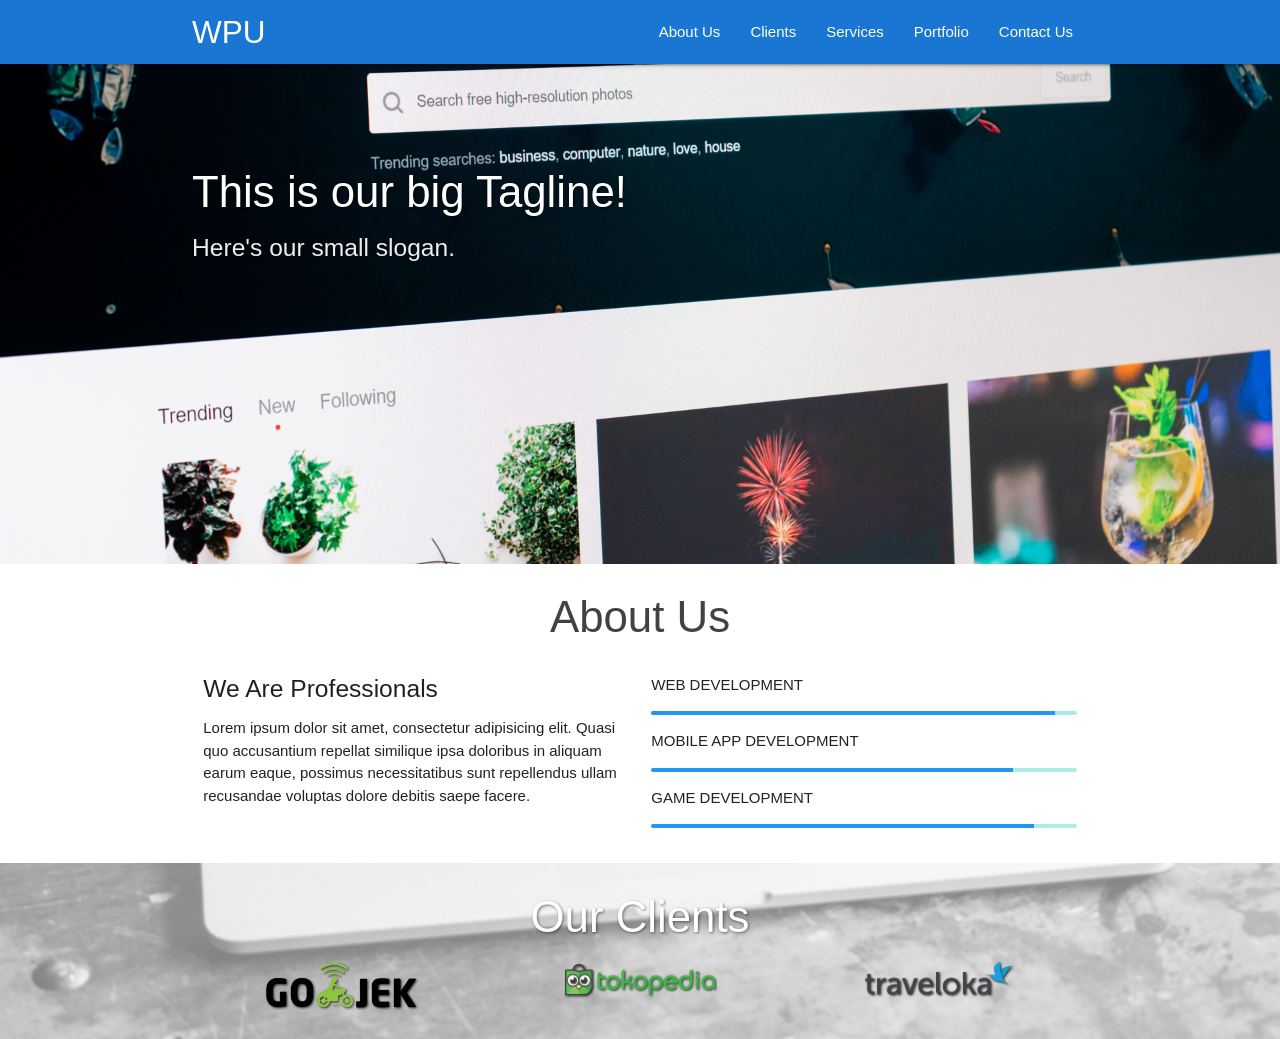
==== index.html @ 84dede17 "ini commit pertama" ====
<!DOCTYPE html>
<html>
  <head>
    <!--Import Google Icon Font-->
    <link href="https://fonts.googleapis.com/icon?family=Material+Icons" rel="stylesheet">
    <!--Import materialize.css-->
    <link type="text/css" rel="stylesheet" href="css/materialize.min.css"  media="screen,projection"/>

    <!-- my CSS -->
    <link rel="stylesheet" href="css/style.css">
    
    <!--Let browser know website is optimized for mobile-->
    <meta name="viewport" content="width=device-width, initial-scale=1.0"/>

    <title>Web Programming UNPAS</title>
  </head>

  <body>

    <!-- navbar -->
    <div class="navbar-fixed">
      <nav class="blue darken-2">
        <div class="container">
          <div class="nav-wrapper">
            <a href="#!" class="brand-logo">WPU</a>
            <a href="#" data-target="mobile-nav" class="sidenav-trigger"><i class="material-icons">menu</i></a>
            <ul class="right hide-on-med-and-down">
              <li><a href="">About Us</a></li>
              <li><a href="">Clients</a></li>
              <li><a href="">Services</a></li>
              <li><a href="">Portfolio</a></li>
              <li><a href="">Contact Us</a></li>
            </ul>
          </div>
        </div>
      </nav>
    </div>

    <!-- sidenav -->
    <ul class="sidenav" id="mobile-nav">
      <li><a href="">About Us</a></li>
      <li><a href="">Clients</a></li>
      <li><a href="">Services</a></li>
      <li><a href="">Portfolio</a></li>
      <li><a href="">Contact Us</a></li>
    </ul>

    <!-- slider -->
    <div class="slider">
      <ul class="slides">
        <li>
          <img src="img/slider/1.png">
          <div class="caption left-align">
            <h3>This is our big Tagline!</h3>
            <h5 class="light grey-text text-lighten-3">Here's our small slogan.</h5>
          </div>
        </li>
        <li>
          <img src="img/slider/2.png">
          <div class="caption right-align">
            <h3>This is our big Tagline!</h3>
            <h5 class="light grey-text text-lighten-3">Here's our small slogan.</h5>
          </div>
        </li>
        <li>
          <img src="img/slider/3.png">
          <div class="caption center-align">
            <h3>This is our big Tagline!</h3>
            <h5 class="light grey-text text-lighten-3">Here's our small slogan.</h5>
          </div>
        </li>
      </ul>
    </div>

    <!-- About Us -->
    <section id="about" class="about">
      <div class="container">
        <div class="row">
          <h3 class="center light grey-text text-darken-3">About Us</h3>
          <div class="col m6 light">
            <h5>We Are Professionals</h5>
            <p>Lorem ipsum dolor sit amet, consectetur adipisicing elit. Quasi quo accusantium repellat similique ipsa doloribus in aliquam earum eaque, possimus necessitatibus sunt repellendus ullam recusandae voluptas dolore debitis saepe facere.</p>
          </div>
          <div class="col m6 light">
            <p>WEB DEVELOPMENT</p>
            <div class="progress">
                <div class="determinate blue" style="width: 95%"></div>
            </div>
            <p>MOBILE APP DEVELOPMENT</p>
            <div class="progress">
                <div class="determinate blue" style="width: 85%"></div>
            </div>
            <p>GAME DEVELOPMENT</p>
            <div class="progress">
                <div class="determinate blue" style="width: 90%"></div>
            </div>
          </div>
        </div>
      </div>
    </section>
    

    <!-- Clients -->
    <div class="parallax-container">
      <div class="parallax"><img src="img/slider/4.png"></div>

      <div class="container clients">
        <h3 class="center light white-text">Our Clients</h3>
        <div class="row">
          <div class="col m4 s12 center">
            <img src="img/clients/gojek.png">
          </div>
          <div class="col m4 s12 center">
            <img src="img/clients/tokopedia.png">
          </div>
          <div class="col m4 s12 center">
            <img src="img/clients/traveloka.png">
          </div>
        </div>
      </div>
    </div>


    <!--JavaScript at end of body for optimized loading-->
    <script type="text/javascript" src="js/materialize.min.js"></script>
    <script>
      const sideNav = document.querySelectorAll('.sidenav');
      M.Sidenav.init(sideNav);

      const slider = document.querySelectorAll('.slider');
      M.Slider.init(slider, {
        indicators: false,
        height: 500,
        transition: 600,
        interval: 3000
      });

      const parallax = document.querySelectorAll('.parallax');
      M.Parallax.init(parallax);

    </script>
  </body>
</html>
---- css/style.css ----
.slider h3,
.slider h5,
.clients h3 {
    text-shadow: 1px 1px 3px rgba(0,0,0,0.5);
}

.parallax-container {
    height: 20%;
}

.parallax img {
    filter: grayscale(1);
    opacity: 0.5 !important;
}

.clients img {
    max-width: 150px;
    filter: drop-shadow(1px 1px 1px rgba(0,0,0,0.8));
}
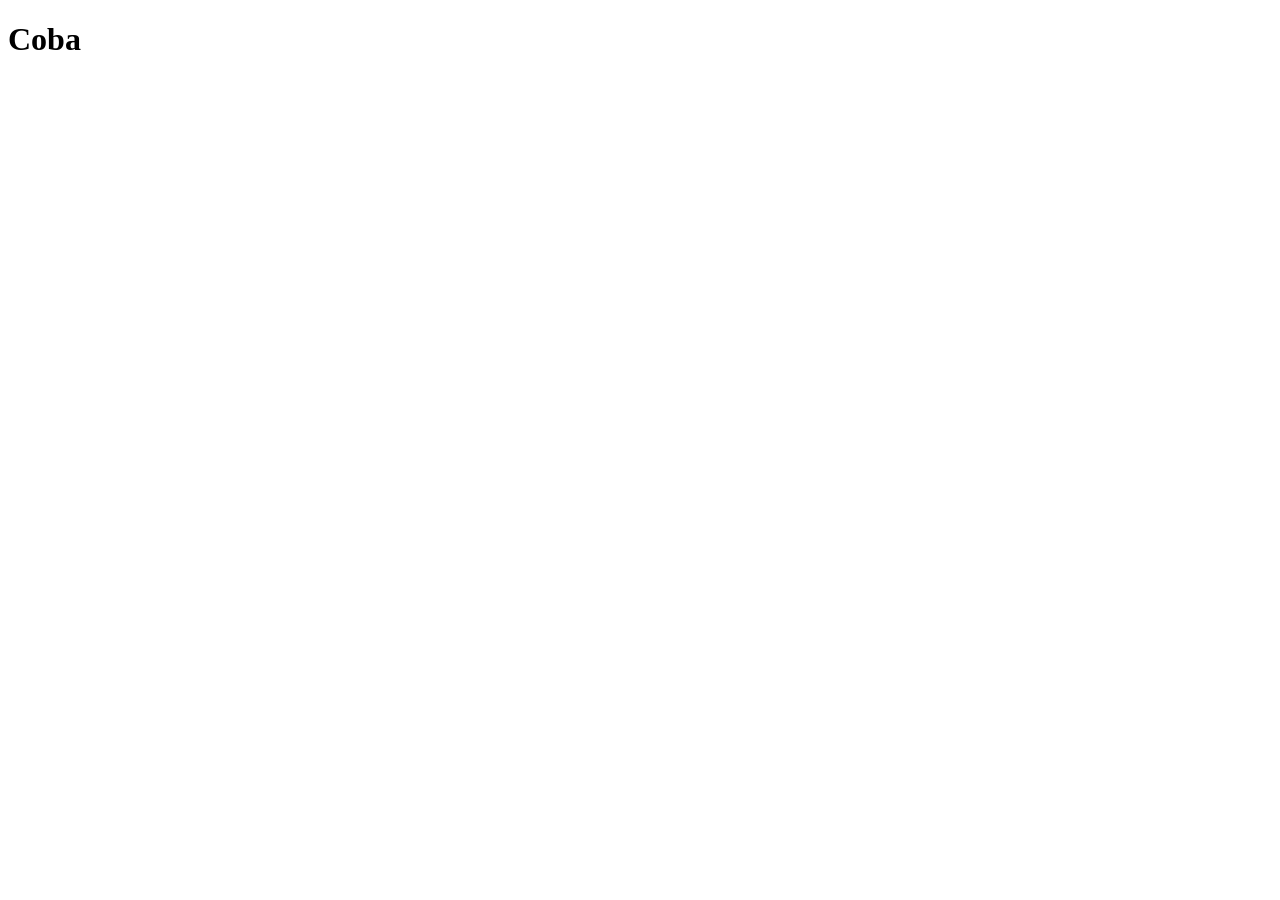
==== commit cb665d48: "coba" ====
--- a/index.html
+++ b/index.html
@@ -1,150 +1,12 @@
 <!DOCTYPE html>
-<html>
-  <head>
-    <!--Import Google Icon Font-->
-    <link href="https://fonts.googleapis.com/icon?family=Material+Icons" rel="stylesheet">
-    <!--Import materialize.css-->
-    <link type="text/css" rel="stylesheet" href="css/materialize.min.css"  media="screen,projection"/>
-
-    <!-- my CSS -->
-    <link rel="stylesheet" href="css/style.css">
-    
-    <!--Let browser know website is optimized for mobile-->
-    <meta name="viewport" content="width=device-width, initial-scale=1.0"/>
-
-    <title>Web Programming UNPAS</title>
-  </head>
-
-  <body>
-
-    <!-- navbar -->
-    <div class="navbar-fixed">
-      <nav class="blue darken-2">
-        <div class="container">
-          <div class="nav-wrapper">
-            <a href="#!" class="brand-logo">WPU</a>
-            <a href="#" data-target="mobile-nav" class="sidenav-trigger"><i class="material-icons">menu</i></a>
-            <ul class="right hide-on-med-and-down">
-              <li><a href="">About Us</a></li>
-              <li><a href="">Clients</a></li>
-              <li><a href="">Services</a></li>
-              <li><a href="">Portfolio</a></li>
-              <li><a href="">Contact Us</a></li>
-            </ul>
-          </div>
-        </div>
-      </nav>
-    </div>
-
-    <!-- sidenav -->
-    <ul class="sidenav" id="mobile-nav">
-      <li><a href="">About Us</a></li>
-      <li><a href="">Clients</a></li>
-      <li><a href="">Services</a></li>
-      <li><a href="">Portfolio</a></li>
-      <li><a href="">Contact Us</a></li>
-    </ul>
-
-    <!-- slider -->
-    <div class="slider">
-      <ul class="slides">
-        <li>
-          <img src="img/slider/1.png">
-          <div class="caption left-align">
-            <h3>This is our big Tagline!</h3>
-            <h5 class="light grey-text text-lighten-3">Here's our small slogan.</h5>
-          </div>
-        </li>
-        <li>
-          <img src="img/slider/2.png">
-          <div class="caption right-align">
-            <h3>This is our big Tagline!</h3>
-            <h5 class="light grey-text text-lighten-3">Here's our small slogan.</h5>
-          </div>
-        </li>
-        <li>
-          <img src="img/slider/3.png">
-          <div class="caption center-align">
-            <h3>This is our big Tagline!</h3>
-            <h5 class="light grey-text text-lighten-3">Here's our small slogan.</h5>
-          </div>
-        </li>
-      </ul>
-    </div>
-
-    <!-- About Us -->
-    <section id="about" class="about">
-      <div class="container">
-        <div class="row">
-          <h3 class="center light grey-text text-darken-3">About Us</h3>
-          <div class="col m6 light">
-            <h5>We Are Professionals</h5>
-            <p>Lorem ipsum dolor sit amet, consectetur adipisicing elit. Quasi quo accusantium repellat similique ipsa doloribus in aliquam earum eaque, possimus necessitatibus sunt repellendus ullam recusandae voluptas dolore debitis saepe facere.</p>
-          </div>
-          <div class="col m6 light">
-            <p>WEB DEVELOPMENT</p>
-            <div class="progress">
-                <div class="determinate blue" style="width: 95%"></div>
-            </div>
-            <p>MOBILE APP DEVELOPMENT</p>
-            <div class="progress">
-                <div class="determinate blue" style="width: 85%"></div>
-            </div>
-            <p>GAME DEVELOPMENT</p>
-            <div class="progress">
-                <div class="determinate blue" style="width: 90%"></div>
-            </div>
-          </div>
-        </div>
-      </div>
-    </section>
-    
-
-    <!-- Clients -->
-    <div class="parallax-container">
-      <div class="parallax"><img src="img/slider/4.png"></div>
-
-      <div class="container clients">
-        <h3 class="center light white-text">Our Clients</h3>
-        <div class="row">
-          <div class="col m4 s12 center">
-            <img src="img/clients/gojek.png">
-          </div>
-          <div class="col m4 s12 center">
-            <img src="img/clients/tokopedia.png">
-          </div>
-          <div class="col m4 s12 center">
-            <img src="img/clients/traveloka.png">
-          </div>
-        </div>
-      </div>
-    </div>
-
-
-    <!--JavaScript at end of body for optimized loading-->
-    <script type="text/javascript" src="js/materialize.min.js"></script>
-    <script>
-      const sideNav = document.querySelectorAll('.sidenav');
-      M.Sidenav.init(sideNav);
-
-      const slider = document.querySelectorAll('.slider');
-      M.Slider.init(slider, {
-        indicators: false,
-        height: 500,
-        transition: 600,
-        interval: 3000
-      });
-
-      const parallax = document.querySelectorAll('.parallax');
-      M.Parallax.init(parallax);
-
-    </script>
-  </body>
-</html>
-
-
-
-
-
-
-
+<html lang="en">
+<head>
+    <meta charset="UTF-8">
+    <meta http-equiv="X-UA-Compatible" content="IE=edge">
+    <meta name="viewport" content="width=device-width, initial-scale=1.0">
+    <title>Document</title>
+</head>
+<body>
+    <h1>Coba</h1>
+</body>
+</html>
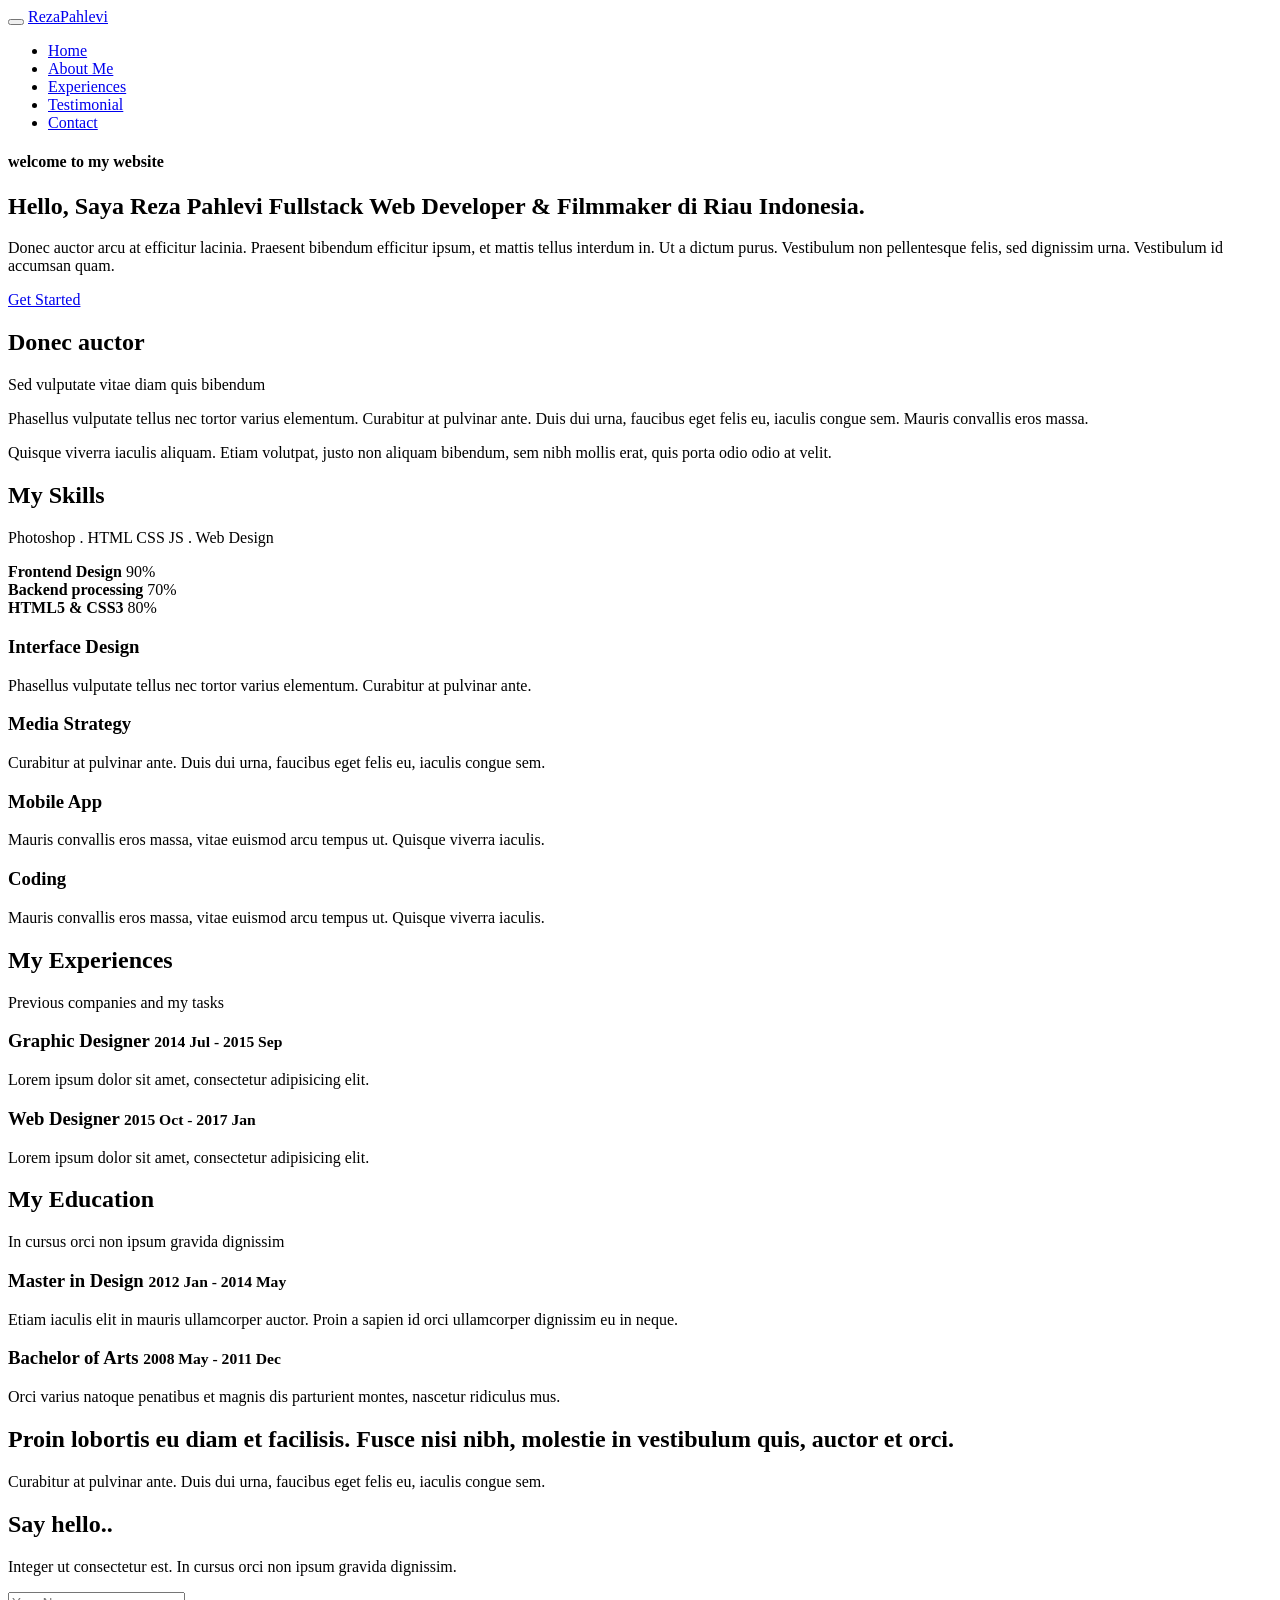
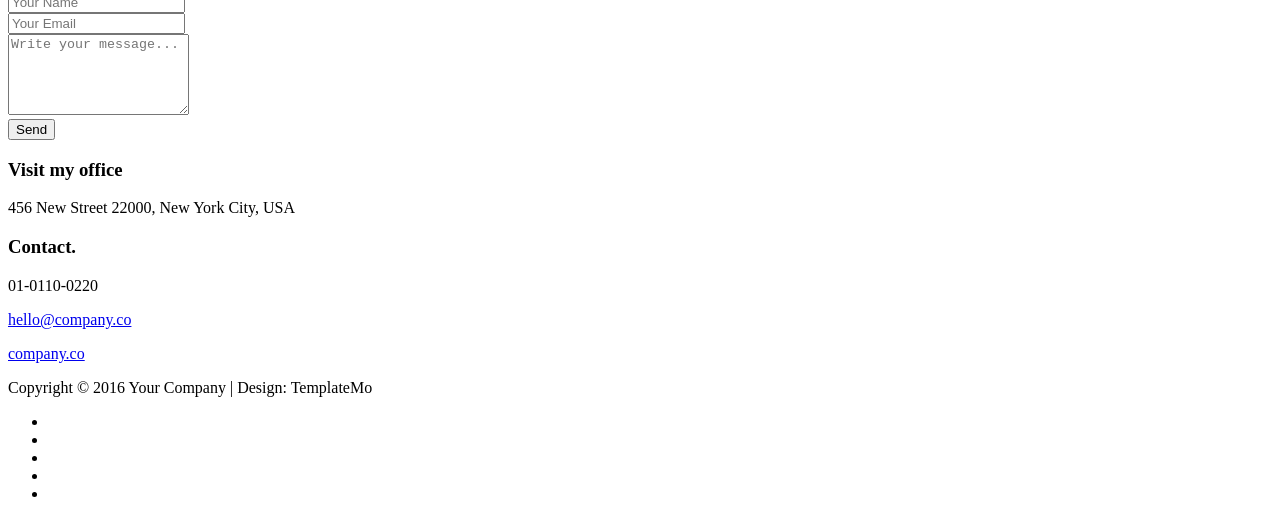
==== commit deb0ca0e: "modif home section" ====
--- a/index.html
+++ b/index.html
@@ -1,12 +1,491 @@
 <!DOCTYPE html>
 <html lang="en">
-<head>
-    <meta charset="UTF-8">
-    <meta http-equiv="X-UA-Compatible" content="IE=edge">
-    <meta name="viewport" content="width=device-width, initial-scale=1.0">
-    <title>Document</title>
-</head>
-<body>
-    <h1>Coba</h1>
-</body>
-</html>+  <head>
+    <meta charset="UTF-8" />
+    <meta http-equiv="X-UA-Compatible" content="IE=Edge" />
+    <meta name="description" content="" />
+    <meta name="keywords" content="" />
+    <meta name="author" content="" />
+    <meta
+      name="viewport"
+      content="width=device-width, initial-scale=1, maximum-scale=1"
+    />
+
+    <title>Portofolio</title>
+    <link rel="stylesheet" href="css/bootstrap.min.css" />
+    <link rel="stylesheet" href="css/animate.css" />
+    <link rel="stylesheet" href="css/font-awesome.min.css" />
+    <link rel="stylesheet" href="css/templatemo-style.css" />
+
+    <link
+      href="https://fonts.googleapis.com/css?family=Source+Sans+Pro:300,400,700"
+      rel="stylesheet"
+    />
+  </head>
+  <body data-spy="scroll" data-target=".navbar-collapse" data-offset="50">
+    <!-- PRE LOADER -->
+
+    <div class="preloader">
+      <div class="spinner">
+        <span class="spinner-rotate"></span>
+      </div>
+    </div>
+
+    <!-- Navigation Section -->
+
+    <div class="navbar navbar-fixed-top custom-navbar" role="navigation">
+      <div class="container">
+        <!-- navbar header -->
+        <div class="navbar-header">
+          <button
+            class="navbar-toggle"
+            data-toggle="collapse"
+            data-target=".navbar-collapse"
+          >
+            <span class="icon icon-bar"></span>
+            <span class="icon icon-bar"></span>
+            <span class="icon icon-bar"></span>
+          </button>
+          <a href="#" class="navbar-brand">RezaPahlevi</a>
+        </div>
+
+        <div class="collapse navbar-collapse">
+          <ul class="nav navbar-nav navbar-right">
+            <li><a href="#home" class="smoothScroll">Home</a></li>
+            <li><a href="#about" class="smoothScroll">About Me</a></li>
+            <li><a href="#experience" class="smoothScroll">Experiences</a></li>
+            <li><a href="#quotes" class="smoothScroll">Testimonial</a></li>
+            <li><a href="#contact" class="smoothScroll">Contact</a></li>
+          </ul>
+        </div>
+      </div>
+    </div>
+
+    <!-- Home Section -->
+
+    <section id="home" class="parallax-section">
+      <div class="container">
+        <div class="row">
+          <div class="col-md-6 col-sm-6">
+            <div class="home-img"></div>
+          </div>
+
+          <div class="col-md-6 col-sm-6">
+            <div class="home-thumb">
+              <div class="section-title">
+                <h4 class="wow fadeInUp" data-wow-delay="0.3s">
+                  welcome to my website
+                </h4>
+                <h1 class="wow fadeInUp" data-wow-delay="0.6s">
+                  Hello, Saya <strong>Reza Pahlevi</strong> Fullstack Web Developer & Filmmaker di Riau Indonesia.
+                </h1>
+                <p class="wow fadeInUp" data-wow-delay="0.9s">
+                  Donec auctor arcu at efficitur lacinia. Praesent bibendum
+                  efficitur ipsum, et mattis tellus interdum in. Ut a dictum
+                  purus. Vestibulum non pellentesque felis, sed dignissim urna.
+                  Vestibulum id accumsan quam.
+                </p>
+
+                <a
+                  href="#about"
+                  class="wow fadeInUp smoothScroll section-btn btn btn-success"
+                  data-wow-delay="1.4s"
+                  >Get Started</a
+                >
+              </div>
+            </div>
+          </div>
+        </div>
+      </div>
+    </section>
+
+    <!-- About Section -->
+
+    <section id="about" class="parallax-section">
+      <div class="container">
+        <div class="row">
+          <div class="col-md-6 col-sm-12">
+            <div class="about-thumb">
+              <div class="wow fadeInUp section-title" data-wow-delay="0.4s">
+                <h1>Donec auctor</h1>
+                <p class="color-yellow">
+                  Sed vulputate vitae diam quis bibendum
+                </p>
+              </div>
+              <div class="wow fadeInUp" data-wow-delay="0.8s">
+                <p>
+                  Phasellus vulputate tellus nec tortor varius elementum.
+                  Curabitur at pulvinar ante. Duis dui urna, faucibus eget felis
+                  eu, iaculis congue sem. Mauris convallis eros massa.
+                </p>
+                <p>
+                  Quisque viverra iaculis aliquam. Etiam volutpat, justo non
+                  aliquam bibendum, sem nibh mollis erat, quis porta odio odio
+                  at velit.
+                </p>
+              </div>
+            </div>
+          </div>
+
+          <div class="col-md-3 col-sm-6">
+            <div class="background-image about-img"></div>
+          </div>
+
+          <div class="bg-yellow col-md-3 col-sm-6">
+            <div class="skill-thumb">
+              <div
+                class="wow fadeInUp section-title color-white"
+                data-wow-delay="1.2s"
+              >
+                <h1>My Skills</h1>
+                <p class="color-white">Photoshop . HTML CSS JS . Web Design</p>
+              </div>
+
+              <div class="wow fadeInUp skills-thumb" data-wow-delay="1.6s">
+                <strong>Frontend Design</strong>
+                <span class="color-white pull-right">90%</span>
+                <div class="progress">
+                  <div
+                    class="progress-bar progress-bar-primary"
+                    role="progressbar"
+                    aria-valuenow="90"
+                    aria-valuemin="0"
+                    aria-valuemax="100"
+                    style="width: 90%"
+                  ></div>
+                </div>
+
+                <strong>Backend processing</strong>
+                <span class="color-white pull-right">70%</span>
+                <div class="progress">
+                  <div
+                    class="progress-bar progress-bar-primary"
+                    role="progressbar"
+                    aria-valuenow="70"
+                    aria-valuemin="0"
+                    aria-valuemax="100"
+                    style="width: 70%"
+                  ></div>
+                </div>
+
+                <strong>HTML5 & CSS3</strong>
+                <span class="color-white pull-right">80%</span>
+                <div class="progress">
+                  <div
+                    class="progress-bar progress-bar-primary"
+                    role="progressbar"
+                    aria-valuenow="80"
+                    aria-valuemin="0"
+                    aria-valuemax="100"
+                    style="width: 80%"
+                  ></div>
+                </div>
+              </div>
+            </div>
+          </div>
+        </div>
+      </div>
+    </section>
+
+    <!-- Service Section -->
+
+    <section id="service" class="parallax-section">
+      <div class="container">
+        <div class="row">
+          <div class="bg-yellow col-md-3 col-sm-6">
+            <div
+              class="wow fadeInUp color-white service-thumb"
+              data-wow-delay="0.8s"
+            >
+              <i class="fa fa-desktop"></i>
+              <h3>Interface Design</h3>
+              <p class="color-white">
+                Phasellus vulputate tellus nec tortor varius elementum.
+                Curabitur at pulvinar ante.
+              </p>
+            </div>
+          </div>
+
+          <div class="col-md-3 col-sm-6">
+            <div
+              class="wow fadeInUp color-white service-thumb"
+              data-wow-delay="1.2s"
+            >
+              <i class="fa fa-paper-plane"></i>
+              <h3>Media Strategy</h3>
+              <p class="color-white">
+                Curabitur at pulvinar ante. Duis dui urna, faucibus eget felis
+                eu, iaculis congue sem.
+              </p>
+            </div>
+          </div>
+
+          <div class="bg-dark col-md-3 col-sm-6">
+            <div
+              class="wow fadeInUp color-white service-thumb"
+              data-wow-delay="1.6s"
+            >
+              <i class="fa fa-table"></i>
+              <h3>Mobile App</h3>
+              <p class="color-white">
+                Mauris convallis eros massa, vitae euismod arcu tempus ut.
+                Quisque viverra iaculis.
+              </p>
+            </div>
+          </div>
+
+          <div class="bg-white col-md-3 col-sm-6">
+            <div class="wow fadeInUp service-thumb" data-wow-delay="1.8s">
+              <i class="fa fa-html5"></i>
+              <h3>Coding</h3>
+              <p>
+                Mauris convallis eros massa, vitae euismod arcu tempus ut.
+                Quisque viverra iaculis.
+              </p>
+            </div>
+          </div>
+        </div>
+      </div>
+    </section>
+
+    <!-- Experience Section -->
+
+    <section id="experience" class="parallax-section">
+      <div class="container">
+        <div class="row">
+          <div class="col-md-6 col-sm-6">
+            <div class="background-image experience-img"></div>
+          </div>
+
+          <div class="col-md-6 col-sm-6">
+            <div class="color-white experience-thumb">
+              <div class="wow fadeInUp section-title" data-wow-delay="0.8s">
+                <h1>My Experiences</h1>
+                <p class="color-white">Previous companies and my tasks</p>
+              </div>
+
+              <div class="wow fadeInUp color-white media" data-wow-delay="1.2s">
+                <div class="media-object media-left">
+                  <i class="fa fa-laptop"></i>
+                </div>
+                <div class="media-body">
+                  <h3 class="media-heading">
+                    Graphic Designer <small>2014 Jul - 2015 Sep</small>
+                  </h3>
+                  <p class="color-white">
+                    Lorem ipsum dolor sit amet, consectetur adipisicing elit.
+                  </p>
+                </div>
+              </div>
+
+              <div class="wow fadeInUp color-white media" data-wow-delay="1.6s">
+                <div class="media-object media-left">
+                  <i class="fa fa-laptop"></i>
+                </div>
+                <div class="media-body">
+                  <h3 class="media-heading">
+                    Web Designer <small>2015 Oct - 2017 Jan</small>
+                  </h3>
+                  <p class="color-white">
+                    Lorem ipsum dolor sit amet, consectetur adipisicing elit.
+                  </p>
+                </div>
+              </div>
+            </div>
+          </div>
+        </div>
+      </div>
+    </section>
+
+    <!-- Education Section -->
+
+    <section id="education" class="parallax-section">
+      <div class="container">
+        <div class="row">
+          <div class="col-md-6 col-sm-6">
+            <div class="color-white education-thumb">
+              <div class="wow fadeInUp section-title" data-wow-delay="0.8s">
+                <h1>My Education</h1>
+                <p class="color-white">
+                  In cursus orci non ipsum gravida dignissim
+                </p>
+              </div>
+
+              <div class="wow fadeInUp color-white media" data-wow-delay="1.2s">
+                <div class="media-object media-left">
+                  <i class="fa fa-laptop"></i>
+                </div>
+                <div class="media-body">
+                  <h3 class="media-heading">
+                    Master in Design <small>2012 Jan - 2014 May</small>
+                  </h3>
+                  <p class="color-white">
+                    Etiam iaculis elit in mauris ullamcorper auctor. Proin a
+                    sapien id orci ullamcorper dignissim eu in neque.
+                  </p>
+                </div>
+              </div>
+
+              <div class="wow fadeInUp color-white media" data-wow-delay="1.6s">
+                <div class="media-object media-left">
+                  <i class="fa fa-laptop"></i>
+                </div>
+                <div class="media-body">
+                  <h3 class="media-heading">
+                    Bachelor of Arts <small>2008 May - 2011 Dec</small>
+                  </h3>
+                  <p class="color-white">
+                    Orci varius natoque penatibus et magnis dis parturient
+                    montes, nascetur ridiculus mus.
+                  </p>
+                </div>
+              </div>
+            </div>
+          </div>
+
+          <div class="col-md-6 col-sm-6">
+            <div class="background-image education-img"></div>
+          </div>
+        </div>
+      </div>
+    </section>
+
+    <!-- Quotes Section -->
+
+    <section id="quotes" class="parallax-section">
+      <div class="overlay"></div>
+      <div class="container">
+        <div class="row">
+          <div class="col-md-offset-1 col-md-10 col-sm-12">
+            <i class="wow fadeInUp fa fa-star" data-wow-delay="0.6s"></i>
+            <h2 class="wow fadeInUp" data-wow-delay="0.8s">
+              Proin lobortis eu diam et facilisis. Fusce nisi nibh, molestie in
+              vestibulum quis, auctor et orci.
+            </h2>
+            <p class="wow fadeInUp" data-wow-delay="1s">
+              Curabitur at pulvinar ante. Duis dui urna, faucibus eget felis eu,
+              iaculis congue sem.
+            </p>
+          </div>
+        </div>
+      </div>
+    </section>
+
+    <!-- Contact Section -->
+
+    <section id="contact" class="parallax-section">
+      <div class="container">
+        <div class="row">
+          <div class="col-md-6 col-sm-12">
+            <div class="contact-form">
+              <div class="wow fadeInUp section-title" data-wow-delay="0.2s">
+                <h1 class="color-white">Say hello..</h1>
+                <p class="color-white">
+                  Integer ut consectetur est. In cursus orci non ipsum gravida
+                  dignissim.
+                </p>
+              </div>
+
+              <div id="contact-form">
+                <form action="#template-mo" method="post">
+                  <div class="wow fadeInUp" data-wow-delay="1s">
+                    <input
+                      name="fullname"
+                      type="text"
+                      class="form-control"
+                      id="fullname"
+                      placeholder="Your Name"
+                    />
+                  </div>
+                  <div class="wow fadeInUp" data-wow-delay="1.2s">
+                    <input
+                      name="email"
+                      type="email"
+                      class="form-control"
+                      id="email"
+                      placeholder="Your Email"
+                    />
+                  </div>
+                  <div class="wow fadeInUp" data-wow-delay="1.4s">
+                    <textarea
+                      name="message"
+                      rows="5"
+                      class="form-control"
+                      id="message"
+                      placeholder="Write your message..."
+                    ></textarea>
+                  </div>
+                  <div
+                    class="wow fadeInUp col-md-6 col-sm-8"
+                    data-wow-delay="1.6s"
+                  >
+                    <input
+                      name="submit"
+                      type="submit"
+                      class="form-control"
+                      id="submit"
+                      value="Send"
+                    />
+                  </div>
+                </form>
+              </div>
+            </div>
+          </div>
+
+          <div class="col-md-3 col-sm-6">
+            <div class="background-image contact-img"></div>
+          </div>
+
+          <div class="bg-dark col-md-3 col-sm-6">
+            <div class="contact-thumb">
+              <div class="wow fadeInUp contact-info" data-wow-delay="0.6s">
+                <h3 class="color-white">Visit my office</h3>
+                <p>456 New Street 22000, New York City, USA</p>
+              </div>
+
+              <div class="wow fadeInUp contact-info" data-wow-delay="0.8s">
+                <h3 class="color-white">Contact.</h3>
+                <p><i class="fa fa-phone"></i> 01-0110-0220</p>
+                <p>
+                  <i class="fa fa-envelope-o"></i>
+                  <a href="mailto:hello@company.co">hello@company.co</a>
+                </p>
+                <p><i class="fa fa-globe"></i> <a href="#">company.co</a></p>
+              </div>
+            </div>
+          </div>
+        </div>
+      </div>
+    </section>
+
+    <!-- Footer Section -->
+
+    <footer>
+      <div class="container">
+        <div class="row">
+          <div class="col-md-12 col-sm-12">
+            <div class="wow fadeInUp footer-copyright" data-wow-delay="1.8s">
+              <p>Copyright &copy; 2016 Your Company | Design: TemplateMo</p>
+            </div>
+            <ul class="wow fadeInUp social-icon" data-wow-delay="2s">
+              <li><a href="#" class="fa fa-facebook"></a></li>
+              <li><a href="#" class="fa fa-twitter"></a></li>
+              <li><a href="#" class="fa fa-google-plus"></a></li>
+              <li><a href="#" class="fa fa-dribbble"></a></li>
+              <li><a href="#" class="fa fa-linkedin"></a></li>
+            </ul>
+          </div>
+        </div>
+      </div>
+    </footer>
+
+    <!-- SCRIPTS -->
+
+    <script src="js/jquery.js"></script>
+    <script src="js/bootstrap.min.js"></script>
+    <script src="js/jquery.parallax.js"></script>
+    <script src="js/smoothscroll.js"></script>
+    <script src="js/wow.min.js"></script>
+    <script src="js/custom.js"></script>
+  </body>
+</html>
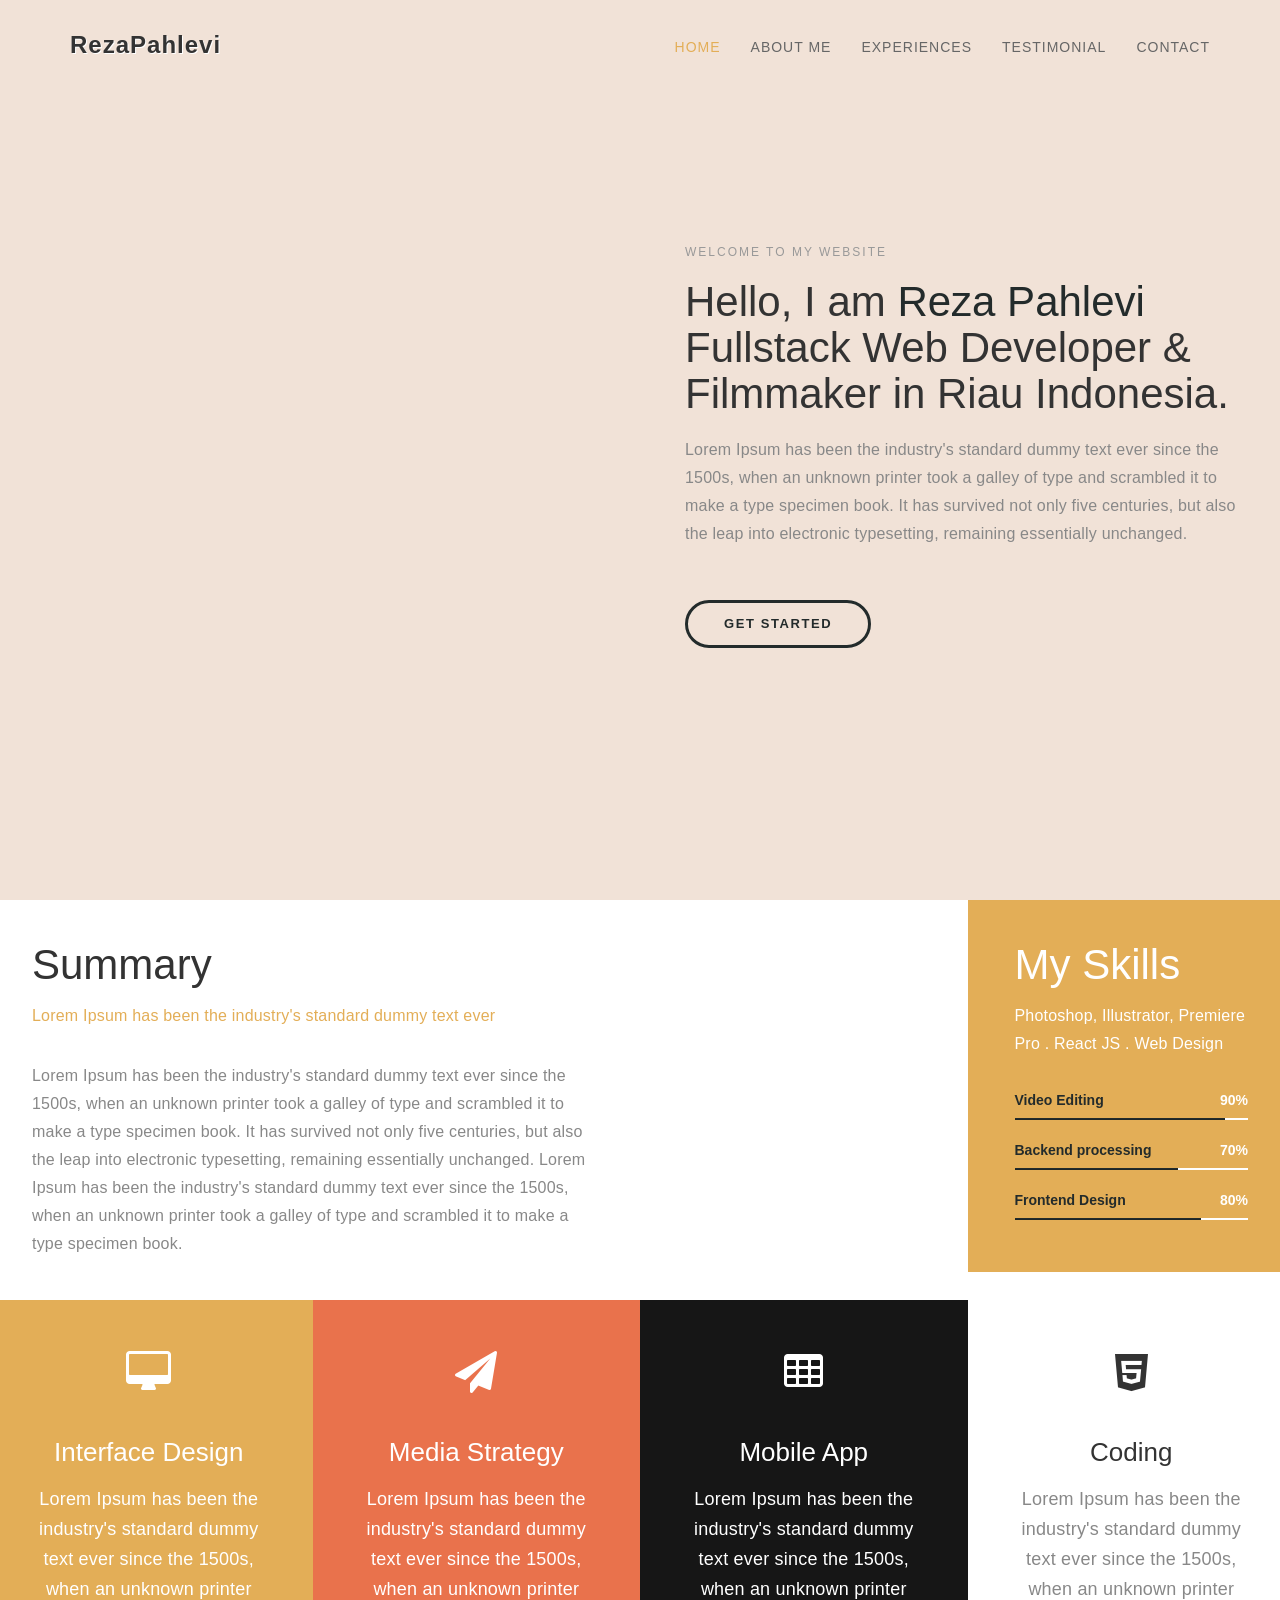
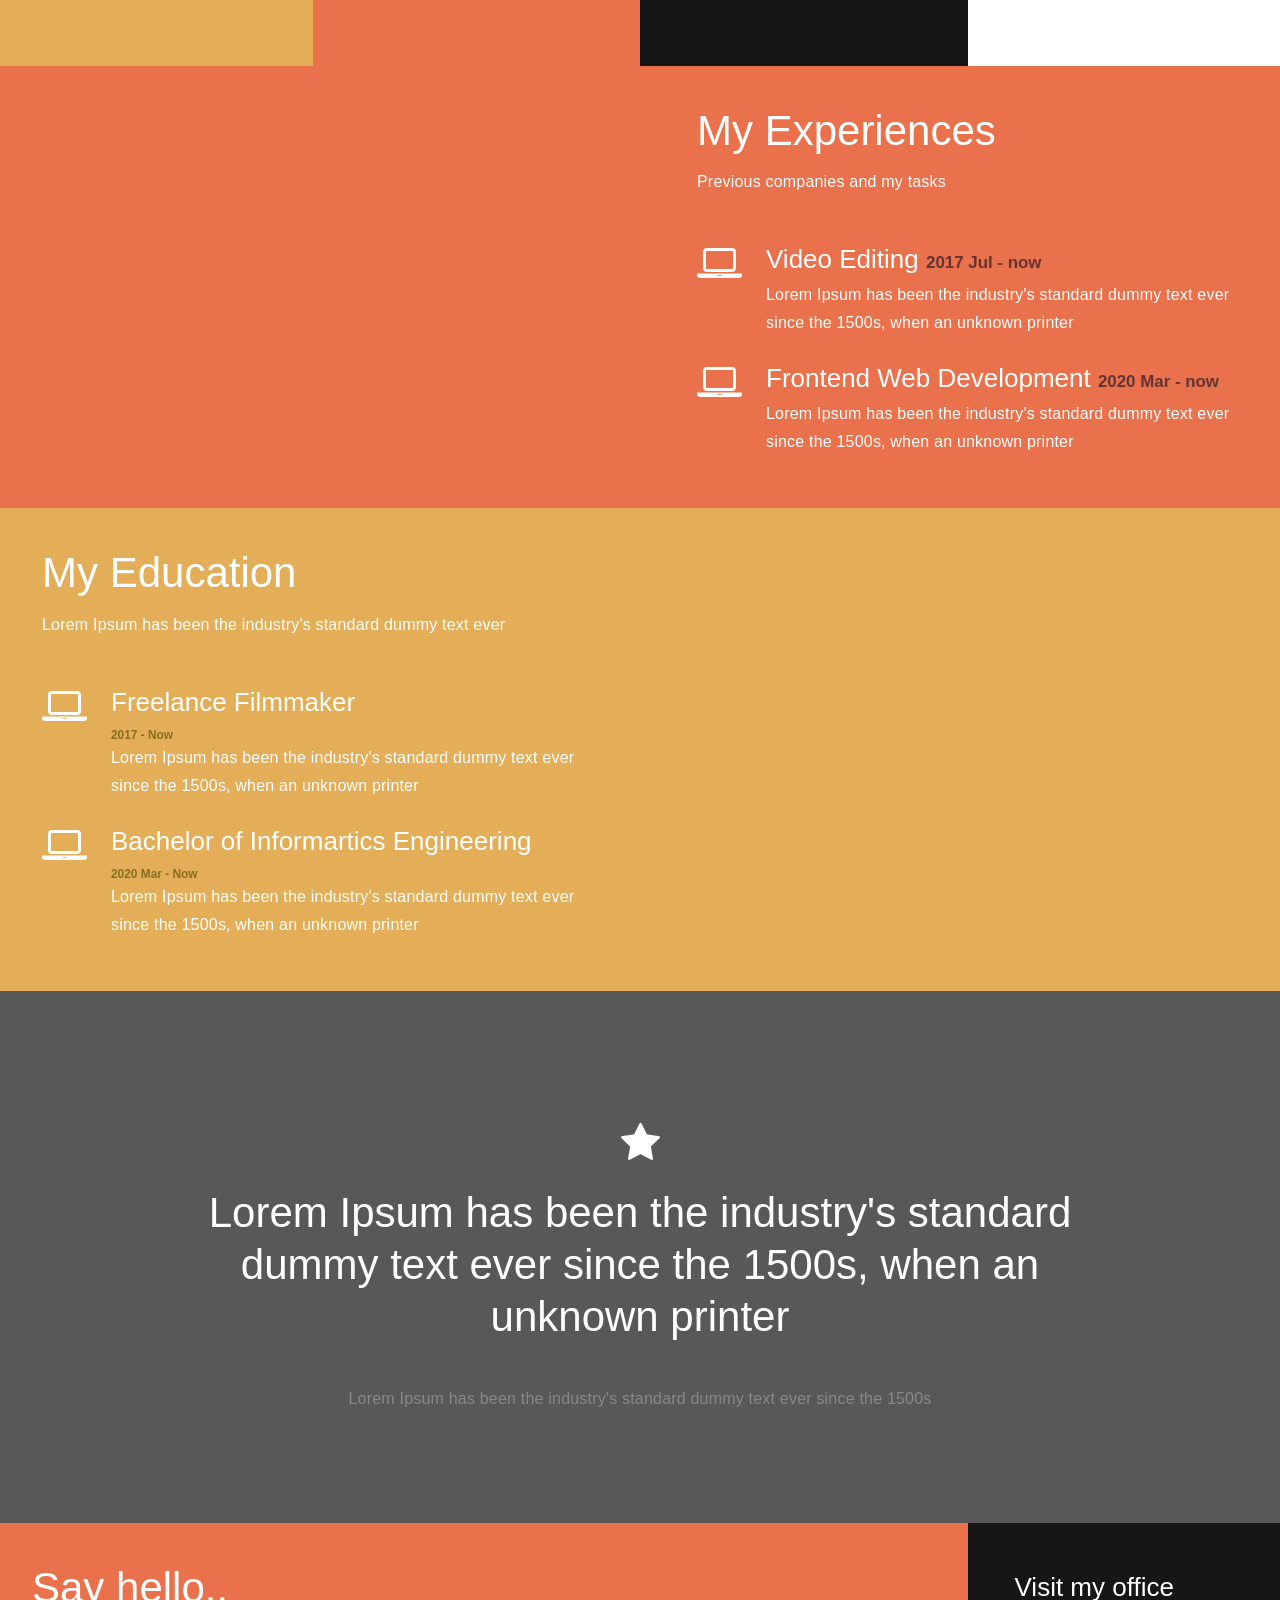
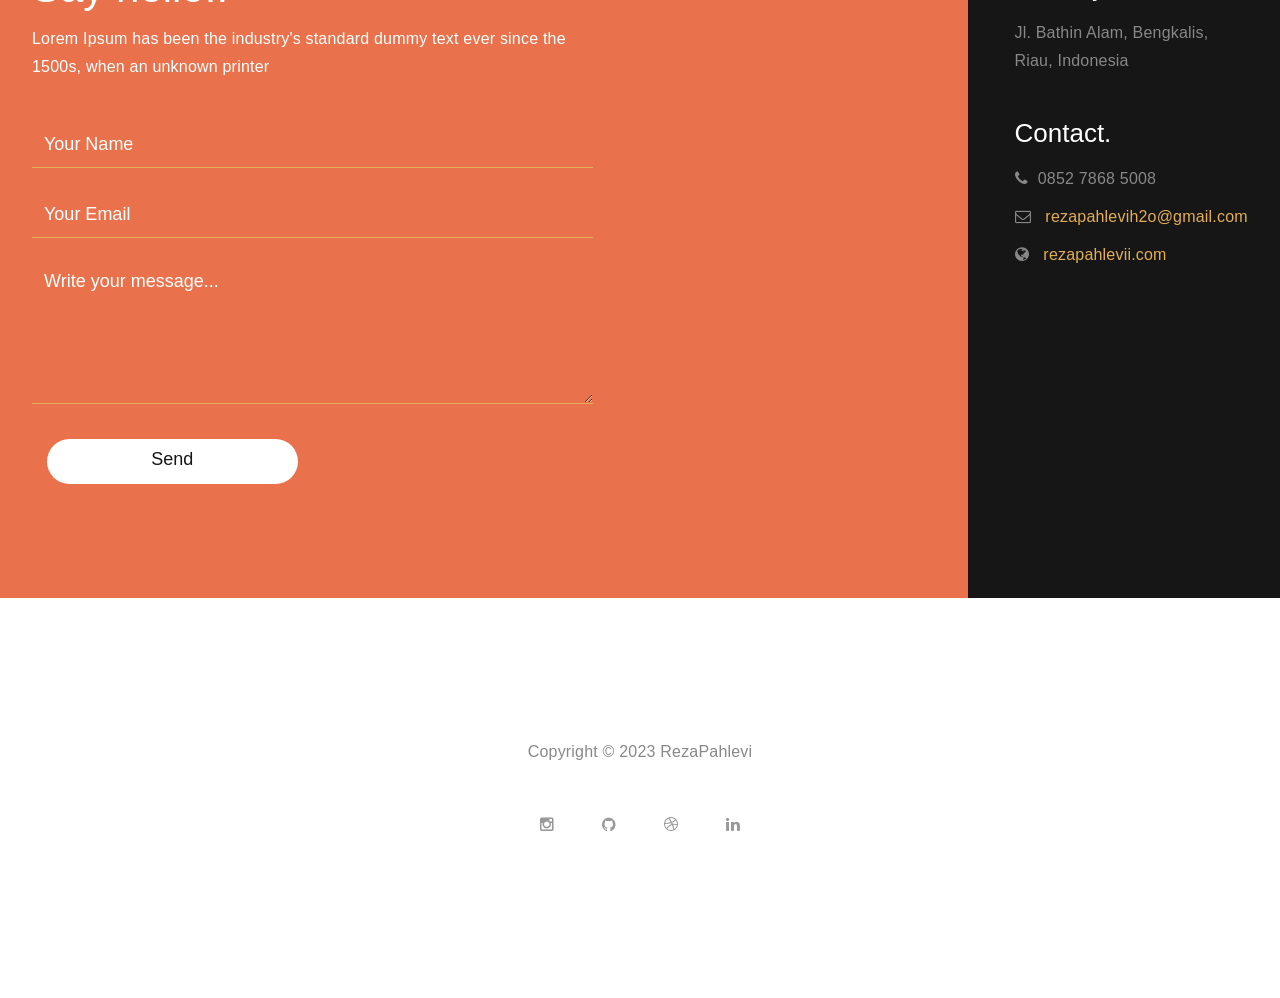
==== commit f3ad91c3: "modif index" ====
--- a/index.html
+++ b/index.html
@@ -77,13 +77,15 @@
                   welcome to my website
                 </h4>
                 <h1 class="wow fadeInUp" data-wow-delay="0.6s">
-                  Hello, Saya <strong>Reza Pahlevi</strong> Fullstack Web Developer & Filmmaker di Riau Indonesia.
+                  Hello, I am <strong>Reza Pahlevi</strong> Fullstack Web
+                  Developer & Filmmaker in Riau Indonesia.
                 </h1>
                 <p class="wow fadeInUp" data-wow-delay="0.9s">
-                  Donec auctor arcu at efficitur lacinia. Praesent bibendum
-                  efficitur ipsum, et mattis tellus interdum in. Ut a dictum
-                  purus. Vestibulum non pellentesque felis, sed dignissim urna.
-                  Vestibulum id accumsan quam.
+                  Lorem Ipsum has been the industry's standard dummy text ever
+                  since the 1500s, when an unknown printer took a galley of type
+                  and scrambled it to make a type specimen book. It has survived
+                  not only five centuries, but also the leap into electronic
+                  typesetting, remaining essentially unchanged.
                 </p>
 
                 <a
@@ -107,21 +109,21 @@
           <div class="col-md-6 col-sm-12">
             <div class="about-thumb">
               <div class="wow fadeInUp section-title" data-wow-delay="0.4s">
-                <h1>Donec auctor</h1>
+                <h1>Summary</h1>
                 <p class="color-yellow">
-                  Sed vulputate vitae diam quis bibendum
+                  Lorem Ipsum has been the industry's standard dummy text ever
                 </p>
               </div>
               <div class="wow fadeInUp" data-wow-delay="0.8s">
                 <p>
-                  Phasellus vulputate tellus nec tortor varius elementum.
-                  Curabitur at pulvinar ante. Duis dui urna, faucibus eget felis
-                  eu, iaculis congue sem. Mauris convallis eros massa.
-                </p>
-                <p>
-                  Quisque viverra iaculis aliquam. Etiam volutpat, justo non
-                  aliquam bibendum, sem nibh mollis erat, quis porta odio odio
-                  at velit.
+                  Lorem Ipsum has been the industry's standard dummy text ever
+                  since the 1500s, when an unknown printer took a galley of type
+                  and scrambled it to make a type specimen book. It has survived
+                  not only five centuries, but also the leap into electronic
+                  typesetting, remaining essentially unchanged. Lorem Ipsum has
+                  been the industry's standard dummy text ever since the 1500s,
+                  when an unknown printer took a galley of type and scrambled it
+                  to make a type specimen book.
                 </p>
               </div>
             </div>
@@ -138,11 +140,13 @@
                 data-wow-delay="1.2s"
               >
                 <h1>My Skills</h1>
-                <p class="color-white">Photoshop . HTML CSS JS . Web Design</p>
+                <p class="color-white">
+                  Photoshop, Illustrator, Premiere Pro . React JS . Web Design
+                </p>
               </div>
 
               <div class="wow fadeInUp skills-thumb" data-wow-delay="1.6s">
-                <strong>Frontend Design</strong>
+                <strong>Video Editing</strong>
                 <span class="color-white pull-right">90%</span>
                 <div class="progress">
                   <div
@@ -168,7 +172,7 @@
                   ></div>
                 </div>
 
-                <strong>HTML5 & CSS3</strong>
+                <strong>Frontend Design</strong>
                 <span class="color-white pull-right">80%</span>
                 <div class="progress">
                   <div
@@ -200,8 +204,8 @@
               <i class="fa fa-desktop"></i>
               <h3>Interface Design</h3>
               <p class="color-white">
-                Phasellus vulputate tellus nec tortor varius elementum.
-                Curabitur at pulvinar ante.
+                Lorem Ipsum has been the industry's standard dummy text ever
+                since the 1500s, when an unknown printer
               </p>
             </div>
           </div>
@@ -214,8 +218,8 @@
               <i class="fa fa-paper-plane"></i>
               <h3>Media Strategy</h3>
               <p class="color-white">
-                Curabitur at pulvinar ante. Duis dui urna, faucibus eget felis
-                eu, iaculis congue sem.
+                Lorem Ipsum has been the industry's standard dummy text ever
+                since the 1500s, when an unknown printer
               </p>
             </div>
           </div>
@@ -228,8 +232,8 @@
               <i class="fa fa-table"></i>
               <h3>Mobile App</h3>
               <p class="color-white">
-                Mauris convallis eros massa, vitae euismod arcu tempus ut.
-                Quisque viverra iaculis.
+                Lorem Ipsum has been the industry's standard dummy text ever
+                since the 1500s, when an unknown printer
               </p>
             </div>
           </div>
@@ -239,8 +243,8 @@
               <i class="fa fa-html5"></i>
               <h3>Coding</h3>
               <p>
-                Mauris convallis eros massa, vitae euismod arcu tempus ut.
-                Quisque viverra iaculis.
+                Lorem Ipsum has been the industry's standard dummy text ever
+                since the 1500s, when an unknown printer
               </p>
             </div>
           </div>
@@ -270,10 +274,11 @@
                 </div>
                 <div class="media-body">
                   <h3 class="media-heading">
-                    Graphic Designer <small>2014 Jul - 2015 Sep</small>
+                    Video Editing <small>2017 Jul - now</small>
                   </h3>
                   <p class="color-white">
-                    Lorem ipsum dolor sit amet, consectetur adipisicing elit.
+                    Lorem Ipsum has been the industry's standard dummy text ever
+                    since the 1500s, when an unknown printer
                   </p>
                 </div>
               </div>
@@ -284,10 +289,11 @@
                 </div>
                 <div class="media-body">
                   <h3 class="media-heading">
-                    Web Designer <small>2015 Oct - 2017 Jan</small>
+                    Frontend Web Development <small>2020 Mar - now</small>
                   </h3>
                   <p class="color-white">
-                    Lorem ipsum dolor sit amet, consectetur adipisicing elit.
+                    Lorem Ipsum has been the industry's standard dummy text ever
+                    since the 1500s, when an unknown printer
                   </p>
                 </div>
               </div>
@@ -307,7 +313,7 @@
               <div class="wow fadeInUp section-title" data-wow-delay="0.8s">
                 <h1>My Education</h1>
                 <p class="color-white">
-                  In cursus orci non ipsum gravida dignissim
+                  Lorem Ipsum has been the industry's standard dummy text ever
                 </p>
               </div>
 
@@ -316,12 +322,11 @@
                   <i class="fa fa-laptop"></i>
                 </div>
                 <div class="media-body">
-                  <h3 class="media-heading">
-                    Master in Design <small>2012 Jan - 2014 May</small>
-                  </h3>
+                  <h3 class="media-heading">Freelance Filmmaker</h3>
+                  <small>2017 - Now</small>
                   <p class="color-white">
-                    Etiam iaculis elit in mauris ullamcorper auctor. Proin a
-                    sapien id orci ullamcorper dignissim eu in neque.
+                    Lorem Ipsum has been the industry's standard dummy text ever
+                    since the 1500s, when an unknown printer
                   </p>
                 </div>
               </div>
@@ -332,11 +337,12 @@
                 </div>
                 <div class="media-body">
                   <h3 class="media-heading">
-                    Bachelor of Arts <small>2008 May - 2011 Dec</small>
+                    Bachelor of Informartics Engineering
                   </h3>
+                  <small>2020 Mar - Now</small>
                   <p class="color-white">
-                    Orci varius natoque penatibus et magnis dis parturient
-                    montes, nascetur ridiculus mus.
+                    Lorem Ipsum has been the industry's standard dummy text ever
+                    since the 1500s, when an unknown printer
                   </p>
                 </div>
               </div>
@@ -359,12 +365,12 @@
           <div class="col-md-offset-1 col-md-10 col-sm-12">
             <i class="wow fadeInUp fa fa-star" data-wow-delay="0.6s"></i>
             <h2 class="wow fadeInUp" data-wow-delay="0.8s">
-              Proin lobortis eu diam et facilisis. Fusce nisi nibh, molestie in
-              vestibulum quis, auctor et orci.
+              Lorem Ipsum has been the industry's standard dummy text ever since
+              the 1500s, when an unknown printer
             </h2>
             <p class="wow fadeInUp" data-wow-delay="1s">
-              Curabitur at pulvinar ante. Duis dui urna, faucibus eget felis eu,
-              iaculis congue sem.
+              Lorem Ipsum has been the industry's standard dummy text ever since
+              the 1500s
             </p>
           </div>
         </div>
@@ -381,8 +387,8 @@
               <div class="wow fadeInUp section-title" data-wow-delay="0.2s">
                 <h1 class="color-white">Say hello..</h1>
                 <p class="color-white">
-                  Integer ut consectetur est. In cursus orci non ipsum gravida
-                  dignissim.
+                  Lorem Ipsum has been the industry's standard dummy text ever
+                  since the 1500s, when an unknown printer
                 </p>
               </div>
 
@@ -440,17 +446,21 @@
             <div class="contact-thumb">
               <div class="wow fadeInUp contact-info" data-wow-delay="0.6s">
                 <h3 class="color-white">Visit my office</h3>
-                <p>456 New Street 22000, New York City, USA</p>
+                <p>Jl. Bathin Alam, Bengkalis, Riau, Indonesia</p>
               </div>
 
               <div class="wow fadeInUp contact-info" data-wow-delay="0.8s">
                 <h3 class="color-white">Contact.</h3>
-                <p><i class="fa fa-phone"></i> 01-0110-0220</p>
+                <p><i class="fa fa-phone"></i>0852 7868 5008</p>
                 <p>
                   <i class="fa fa-envelope-o"></i>
-                  <a href="mailto:hello@company.co">hello@company.co</a>
-                </p>
-                <p><i class="fa fa-globe"></i> <a href="#">company.co</a></p>
+                  <a href="mailto:rezapahlevih2o@gmail.com"
+                    >rezapahlevih2o@gmail.com</a
+                  >
+                </p>
+                <p>
+                  <i class="fa fa-globe"></i> <a href="https://rezapahlevii.github.io">rezapahlevii.com</a>
+                </p>
               </div>
             </div>
           </div>
@@ -465,14 +475,13 @@
         <div class="row">
           <div class="col-md-12 col-sm-12">
             <div class="wow fadeInUp footer-copyright" data-wow-delay="1.8s">
-              <p>Copyright &copy; 2016 Your Company | Design: TemplateMo</p>
+              <p>Copyright &copy; 2023 RezaPahlevi</p>
             </div>
             <ul class="wow fadeInUp social-icon" data-wow-delay="2s">
-              <li><a href="#" class="fa fa-facebook"></a></li>
-              <li><a href="#" class="fa fa-twitter"></a></li>
-              <li><a href="#" class="fa fa-google-plus"></a></li>
+              <li><a href="https://www.instagram.com/pahlevi_02/" class="fa fa-instagram"></a></li>
+              <li><a href="https://github.com/RezaPahlevii" class="fa fa-github"></a></li>
               <li><a href="#" class="fa fa-dribbble"></a></li>
-              <li><a href="#" class="fa fa-linkedin"></a></li>
+              <li><a href="https://www.linkedin.com/in/reza-pahlevi-h2o/" class="fa fa-linkedin"></a></li>
             </ul>
           </div>
         </div>
--- a/css/templatemo-style.css
+++ b/css/templatemo-style.css
@@ -0,0 +1,705 @@
+/*
+
+Stimulus Template
+
+http://www.templatemo.com/tm-498-stimulus
+
+*/
+
+body {
+	background: #ffffff;
+    font-family: 'Source Sans Pro', sans-serif;
+    font-style: normal;
+	font-weight: 300;
+    overflow-x: hidden;
+}
+
+html,body {
+  width: 100%;
+  height: 100%;
+}
+
+
+/*---------------------------------------
+    Typorgraphy              
+-----------------------------------------*/
+
+h1,h2,h3,h4,h5,h6 {
+  font-style: normal;
+  font-weight: 300;
+}
+
+h1,h2,h3 {
+  font-weight: 300;
+}
+
+h1 {
+  font-size: 42px;
+  padding-bottom: 14px;
+  margin-bottom: 0px;
+}
+
+h2 {
+  font-size: 42px;
+  line-height: 52px;
+  margin-top: 0px;
+}
+
+h3 {
+  font-size: 26px;
+  line-height: 32px;
+  padding-bottom: 6px;
+}
+
+h4 {
+  color: #999;
+  font-size: 12px;
+  font-weight: normal;
+  letter-spacing: 2px;
+  text-transform: uppercase;
+  padding-top: 6px;
+}
+
+h5 {
+  color: #666666;
+}
+
+strong {
+  color: #232B2B;
+  font-weight: normal;
+}
+
+p {
+    color: #888;
+    font-size: 16px;
+    font-weight: 300;
+    line-height: 28px;
+    letter-spacing: 0.2px;
+}
+
+.section-btn {
+  background-color: transparent;
+  border: 3px solid #232B2B;
+  border-radius: 100px;
+  color: #232B2B;
+  font-size: 13px;
+  font-weight: bold;
+  letter-spacing: 1.6px;
+  padding: 12px 36px;
+  margin-top: 42px;
+  transition: all 0.4s ease-in-out;
+  text-transform: uppercase;
+}
+
+.section-btn:hover {
+  background: #E3AE57;
+  border-color: transparent;
+  color: #ffffff;
+}
+
+.btn-success:focus {
+  background-color: #000;
+  border-color: transparent;
+}
+
+.parallax-section {
+  background-attachment: fixed !important;
+  background-size: cover !important;
+}
+
+.section-title {
+  position: relative;
+  padding-bottom: 22px;
+}
+
+#about,
+#service,
+#experience,
+#education,
+#contact {
+  position: relative;
+}
+
+#home .container,
+#about .container, 
+#experience .container,
+#service .container,
+#education .container,
+#contact .container {
+  width: 100%;
+  padding: 0;
+  margin: 0;
+}
+
+#experience .experience-thumb,
+#education .education-thumb  {
+  padding: 22px 42px 42px 42px;
+}
+
+#service,
+#quotes,
+footer {
+  text-align: center;
+}
+
+#experience,
+#education {
+  background: #E9724C;
+}
+
+.background-image {
+    background-position: 50% 50% !important;
+    background-size: cover !important;
+    width: 100%;
+    height: 100%;
+    min-height: 75vh;
+    position: absolute;
+    top: 0;
+    right: 0;
+    bottom: 0;
+    left: 0;
+}
+
+.color-white {
+  color: #ffffff;
+}
+
+.color-yellow {
+  color: #E3AE57;
+}
+
+.bg-yellow {
+  background: #E3AE57;
+}
+
+.bg-white {
+  background: #ffffff;
+}
+
+.bg-dark {
+  background: #161616;
+}
+
+
+
+/*---------------------------------------
+    General               
+-----------------------------------------*/
+
+html{
+  -webkit-font-smoothing: antialiased;
+}
+
+a {
+  color: #E3AE57;
+  -webkit-transition: 0.5s;
+  -o-transition: 0.5s;
+  transition: 0.5s;
+  text-decoration: none !important;
+}
+a:hover, a:active, a:focus {
+  color: #E3AE57;
+  outline: none;
+}
+
+* {
+  -webkit-box-sizing: border-box;
+  -moz-box-sizing: border-box;
+  box-sizing: border-box;
+}
+
+*:before,
+*:after {
+  -webkit-box-sizing: border-box;
+  -moz-box-sizing: border-box;
+  box-sizing: border-box;
+}
+
+
+
+/*---------------------------------------
+    Preloader section              
+-----------------------------------------*/
+
+.preloader {
+  position: fixed;
+  top: 0;
+  left: 0;
+  width: 100%;
+  height: 100%;
+  z-index: 99999;
+  display: flex;
+  flex-flow: row nowrap;
+  justify-content: center;
+  align-items: center;
+  background: none repeat scroll 0 0 #ffffff;
+}
+
+.spinner {
+  border: 1px solid transparent;
+  border-radius: 5px;
+  position: relative;
+}
+
+.spinner:before {
+  content: '';
+  box-sizing: border-box;
+  position: absolute;
+  top: 50%;
+  left: 50%;
+  width: 30px;
+  height: 30px;
+  margin-top: -10px;
+  margin-left: -10px;
+  border-radius: 50%;
+  border: 2px solid #E3AE57;
+  border-top-color: #f9f9f9;
+  animation: spinner .6s linear infinite;
+}
+
+@-webkit-@keyframes spinner {
+  to {transform: rotate(360deg);}
+}
+
+@keyframes spinner {
+  to {transform: rotate(360deg);}
+}
+
+
+
+/*---------------------------------------
+    Navigation section              
+-----------------------------------------*/
+
+.custom-navbar {
+    margin-bottom: 0;
+    background-color: #ffffff;
+}
+
+.custom-navbar .navbar-brand {
+    color: #333;
+	text-shadow: 1px 1px #fff;
+    font-weight: bold;
+    font-size: 24px;
+    line-height: 35px;
+    letter-spacing: 1px;
+}
+
+.custom-navbar .nav li a {
+    color: #666;
+    font-size: 14px;
+    font-weight: 400;
+    letter-spacing: 1px;
+    text-transform: uppercase;
+    line-height: 40px;
+    transition: all 0.4s ease-in-out;
+}
+
+.custom-navbar .nav li a:hover {
+    background: transparent;
+    color: #E3AE57;
+}
+
+.custom-navbar .navbar-nav > li > a:hover,
+.custom-navbar .navbar-nav > li > a:focus {
+  background-color: transparent;
+}
+
+.custom-navbar .nav li.active > a {
+    background-color: transparent;
+    color: #E3AE57;
+}
+
+.custom-navbar .navbar-toggle {
+    border: none;
+    padding-top: 10px;
+}
+
+.custom-navbar .navbar-toggle {
+    background-color: transparent;
+}
+
+.custom-navbar .navbar-toggle .icon-bar {
+    background: #E3AE57;
+    border-color: transparent;
+}
+
+@media(min-width:768px) {
+    .custom-navbar {
+        padding: 12px 0;
+        border-bottom: 0;
+        background: 0 0; 
+    }
+    .custom-navbar.top-nav-collapse {
+        background: #ffffff;
+        box-shadow: 0px 2px 8px 0px rgba(50, 50, 50, 0.08);
+        padding: 0;
+    }
+
+}
+
+
+
+/*---------------------------------------
+    Home section              
+-----------------------------------------*/
+
+#home h1 {
+  padding-bottom: 18px;
+}
+
+#home .col-md-6 {
+  background: #f1e2d7;
+/* light blue color: #c3eafd; */
+  padding-right: 0;
+  padding-left: 0;
+}
+
+#home .home-img {
+  background: url('../images/home-img.jpg') no-repeat;
+  background-size: cover;
+  background-position: 50% 50%;
+  width: 100%;
+  height: 100vh;
+}
+
+#home .home-thumb {
+  display: -webkit-box;
+  display: -webkit-flex;
+  display: -ms-flexbox;
+  display: flex;
+  -webkit-box-align: center;
+  -webkit-align-items: center;
+  -ms-flex-align: center;
+  align-items: center;
+  height: 100vh;
+  padding: 0 45px 0 45px;
+}
+
+
+
+/*---------------------------------------
+   About section              
+-----------------------------------------*/
+
+#about .about-img {
+    background: url('../images/about-img.jpg') no-repeat;
+}
+
+#about .about-thumb,
+#about .skill-thumb {
+  padding: 22px 32px 32px 32px;
+}
+
+#about .progress {
+  background: #ffffff;
+  border-radius: 0px;
+  box-shadow: none;
+  height: 2px;
+}
+
+#about .progress-bar-primary {
+  background: #232B2B;
+}
+
+#about strong,
+#about span {
+  font-weight: bold;
+  display: inline-block;
+  padding-bottom: 8px;
+}
+
+
+
+/*---------------------------------------
+    Service section              
+-----------------------------------------*/
+
+#service {
+  background: #E9724C;
+}
+
+#service p {
+  font-size: 18px;
+  line-height: 30px;
+}
+
+#service .service-thumb {
+  padding: 52px 22px 52px 22px;
+}
+
+#service .service-thumb .fa {
+  font-size: 42px;
+  padding-bottom: 22px;
+}
+
+
+
+/*---------------------------------------
+    Experience section              
+-----------------------------------------*/
+
+#experience .experience-img {
+  background: url('../images/experience-img.jpg') no-repeat;
+}
+
+#experience .media-heading {
+  margin-bottom: 0px;
+}
+
+#experience .media .fa {
+  font-size: 42px;
+  margin-right: 14px;
+}
+
+#experience small {
+  color: #633;
+  font-weight: bold;
+}
+
+/*---------------------------------------
+    Education section              
+-----------------------------------------*/
+
+#education {
+  background: #E3AE57;
+}
+
+#education .education-img {
+  background: url('../images/education-img.jpg') no-repeat;
+}
+
+#education .media-heading {
+  margin-bottom: 0px;
+}
+
+#education .media .fa {
+  font-size: 42px;
+  margin-right: 14px;
+}
+
+#education small {
+  color: #886D1E;
+  font-weight: bold;
+}
+
+
+
+/*---------------------------------------
+   Quotes section              
+-----------------------------------------*/
+
+#quotes {
+    background: url('../images/quotes-bg.jpg') 50% 0 repeat-y fixed;
+    background-size: cover;
+    background-position: center center;
+    color: #ffffff;
+    position: relative;
+    padding: 100px 0px;
+}
+
+#quotes .overlay {
+    background: #121212;
+    width: 100%;
+    height: 100%;
+    position: absolute;
+    top: 0;
+    opacity: 0.7;
+}
+
+#quotes .fa {
+  font-size: 42px;
+  margin-top: 32px;
+  margin-bottom: 22px;
+}
+
+#quotes p {
+  padding-top: 32px;
+}
+
+
+/*---------------------------------------
+    Contact section              
+-----------------------------------------*/
+
+#contact {
+  background: #E9724C;
+}
+
+#contact .contact-form,
+#contact .contact-thumb {
+  padding: 22px 32px 22px 32px;
+  min-height: 75vh;
+}
+
+#contact .contact-img {
+  background: url('../images/contact-img.jpg') no-repeat;
+  min-height: 75vh;
+}
+
+#contact .contact-info {
+  padding-top: 6px;
+  padding-bottom: 6px;
+}
+
+#contact .form-control::-moz-placeholder{color:#ffffff;opacity:1}
+#contact .form-control:-ms-input-placeholder{color:#ffffff}
+#contact .form-control::-webkit-input-placeholder{color:#ffffff}
+
+#contact .form-control {
+  background: transparent;
+  border: none;
+  border-bottom: 1px solid #E3AE57;
+  border-radius: 0px;
+  box-shadow: none;
+  color: #ffffff;
+  font-size: 18px;
+  margin-top: 10px;
+  margin-bottom: 25px;
+  transition: all 0.4s ease-in-out;
+}
+
+#contact .form-control:focus {
+  border-bottom-color: #ffffff;
+}
+
+#contact input {
+  height: 45px;
+}
+
+#contact input[type="submit"] {
+  background: #ffffff;
+  border: 2px solid transparent;
+  border-radius: 40px;
+  color: #161616;
+  padding-bottom: 10px;
+}
+
+#contact input[type="submit"]:hover {
+  background: transparent;
+  border-color: #ffffff;
+  color: #ffffff;
+}
+
+#contact .fa {
+  padding-right: 10px;
+}
+
+
+
+/*---------------------------------------
+   Footer section              
+-----------------------------------------*/
+
+footer {
+    padding: 140px 0px;
+}
+
+
+
+/*---------------------------------------
+   Social icon             
+-----------------------------------------*/
+
+.social-icon {
+    position: relative;
+    padding: 0;
+    margin: 0;
+    text-align: center;
+}
+
+.social-icon li {
+    display: inline-block;
+    list-style: none;
+}
+
+.social-icon li a {
+    border: 2px solid transparent;
+    color: #999;
+    border-radius: 100px;
+    cursor: pointer;
+    font-size: 16px;
+    text-decoration: none;
+    transition: all 0.4s ease-in-out;
+    width: 50px;
+    height: 50px;
+    line-height: 50px;
+    text-align: center;
+    vertical-align: middle;
+    position: relative;
+    margin: 22px 4px 10px 4px;
+}
+
+.social-icon li a:hover {
+    background: #E3AE57;
+    border-color: #ffffff;
+    color: #ffffff;
+    transform: scale(1.1);
+}
+
+
+
+/*---------------------------------------
+   Mobile Responsive         
+-----------------------------------------*/
+
+@media only screen and (max-width: 580px) {
+  h1 {
+    font-size: 32px;
+  }
+
+  h2 {
+    font-size: 28px;
+    line-height: inherit;
+  }
+
+  h3 {
+    font-size: 22px;
+    line-height: inherit;
+  }
+}
+
+@media only screen and (max-width: 767px) {
+  .custom-navbar .navbar-brand {
+    line-height: 18px;
+  }
+
+  #home .home-thumb {
+    height: auto;
+    padding-top: 32px;
+    padding-bottom: 12px;
+  }
+
+  #home .container,
+  #about .container, 
+  #experience .container,
+  #service .container,
+  #education .container,
+  #contact .container {
+    padding-right: 15px;
+    padding-left: 15px;
+  }
+
+  #about .col-md-3,
+  #experience .col-md-6,
+  #education .col-md-6,
+  #contact .col-md-3 {
+    padding: 0;
+    margin: 0;
+  }
+
+  .background-image {
+    position: relative;
+    min-height: 65vh;
+  }
+}
+
+@media only screen and (max-width: 1024px) {
+  .section-title {
+    padding-bottom: 12px;
+  }
+
+  footer {
+    padding: 40px 0;
+  }
+}
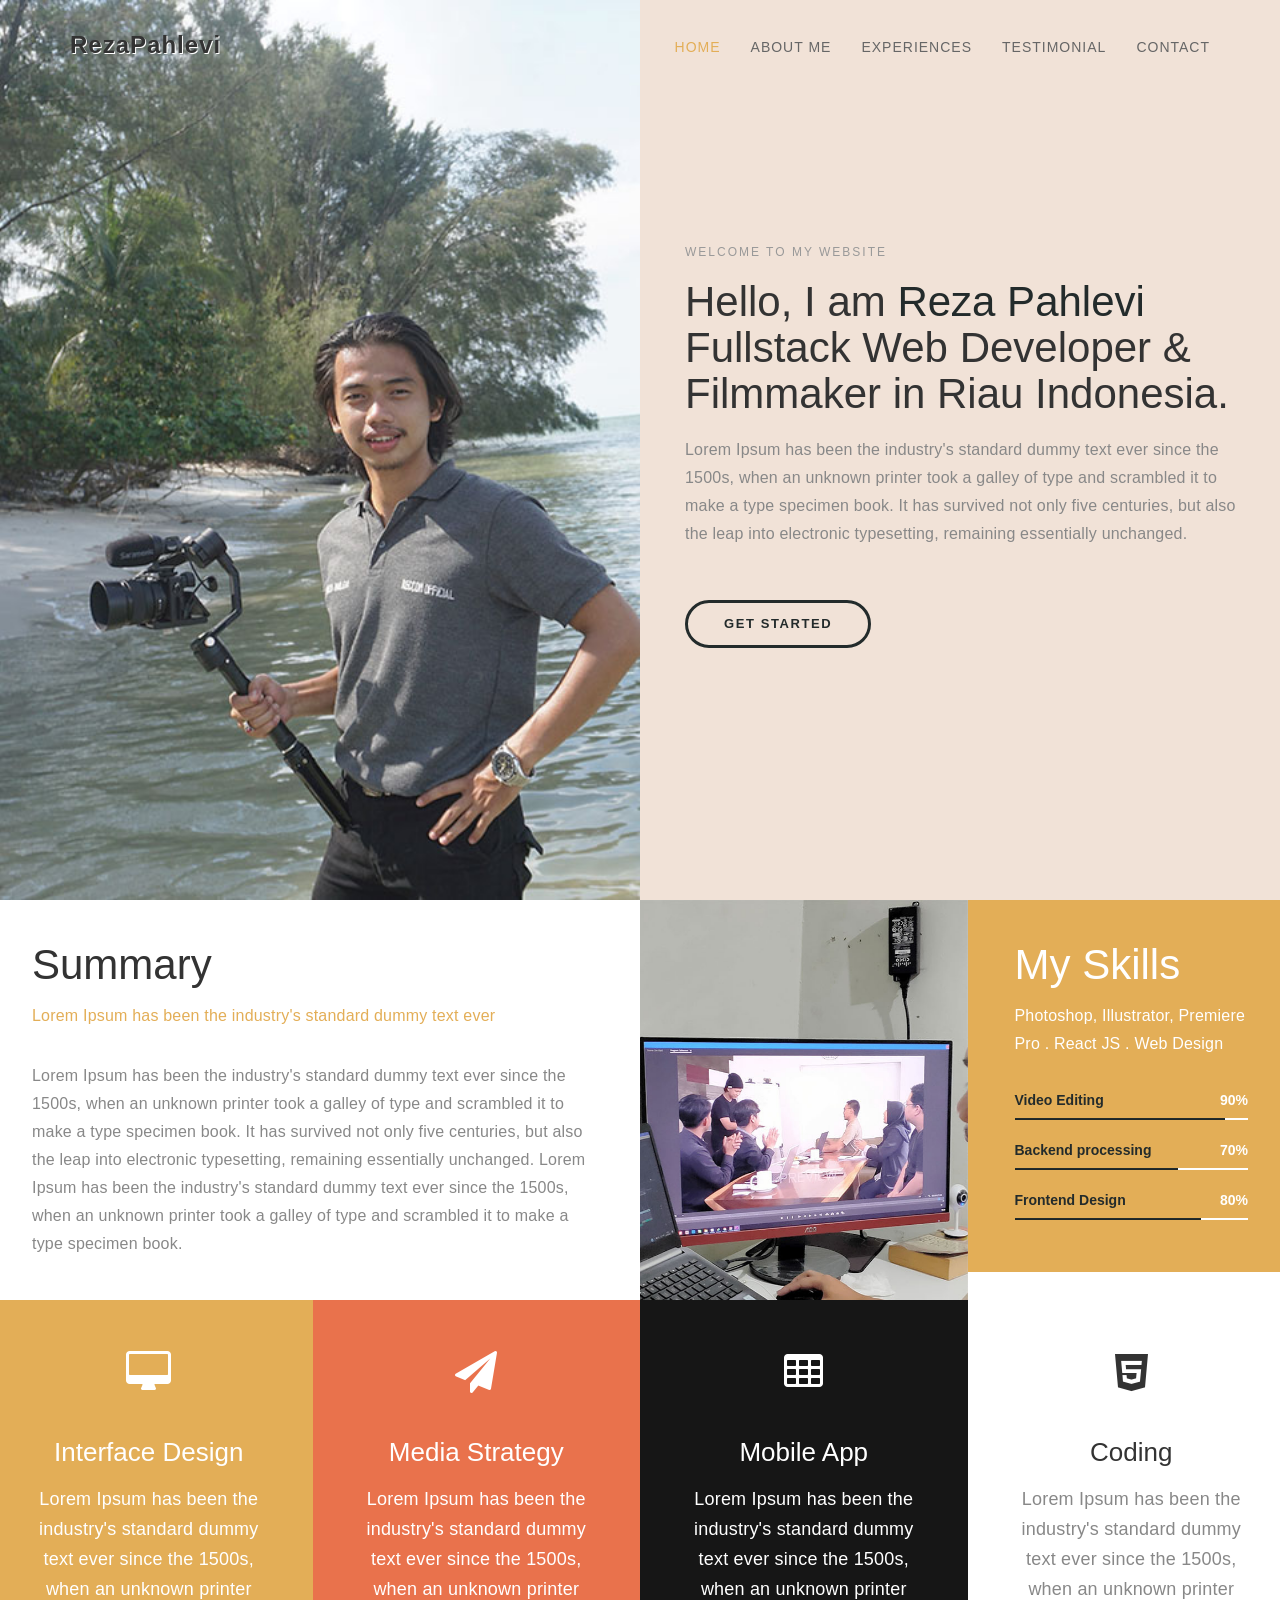
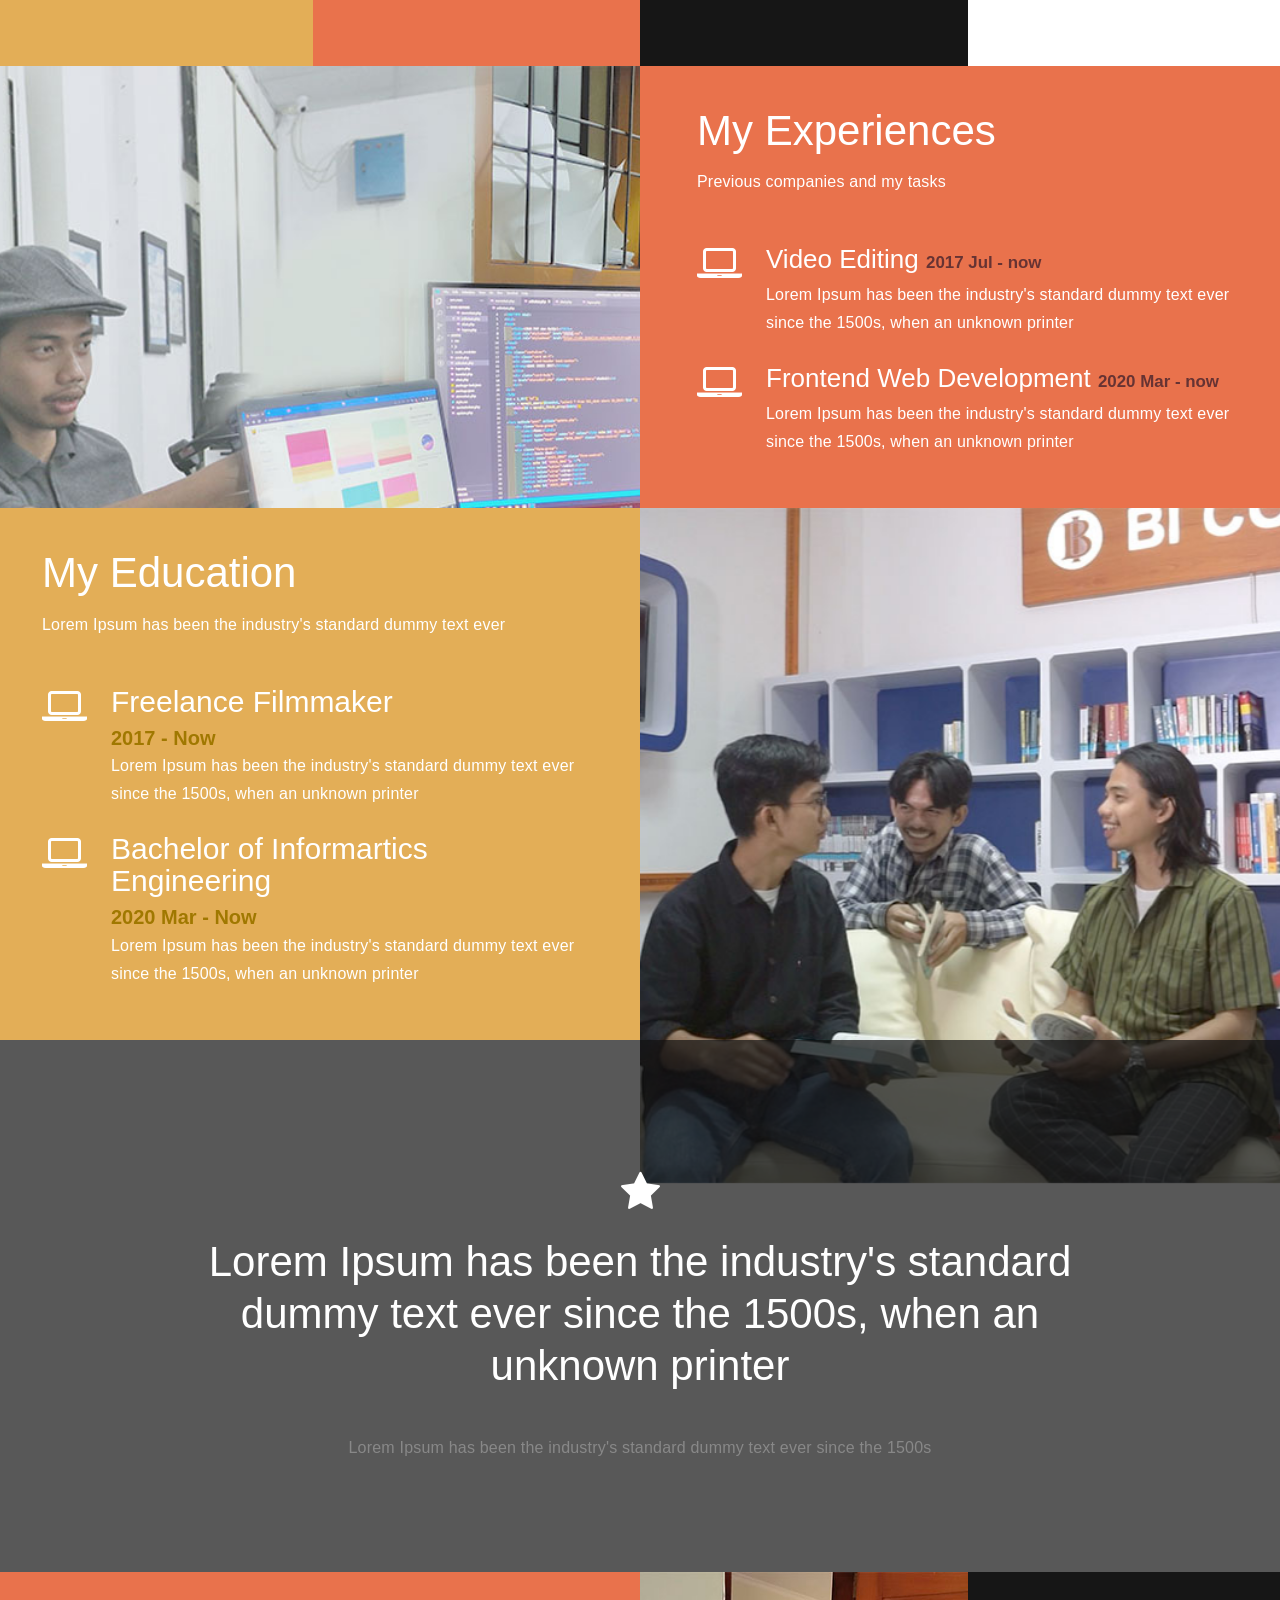
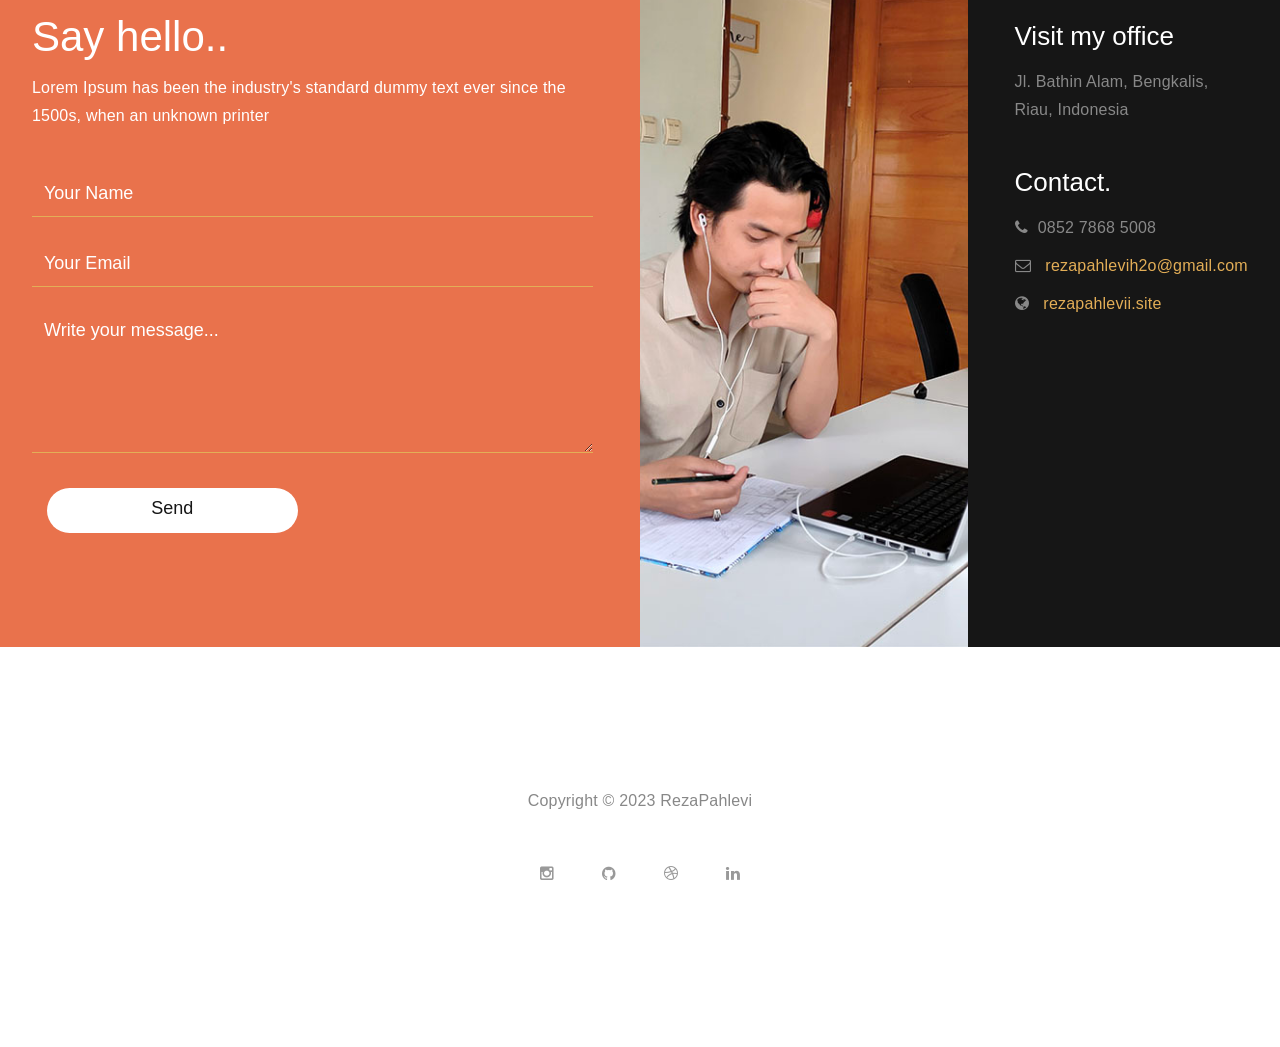
==== commit 47bd8250: "change website domain rezapahlevi.site" ====
--- a/index.html
+++ b/index.html
@@ -459,7 +459,7 @@
                   >
                 </p>
                 <p>
-                  <i class="fa fa-globe"></i> <a href="https://rezapahlevii.github.io">rezapahlevii.com</a>
+                  <i class="fa fa-globe"></i> <a href="https://rezapahlevii.github.io">rezapahlevii.site</a>
                 </p>
               </div>
             </div>
--- a/css/templatemo-style.css
+++ b/css/templatemo-style.css
@@ -356,7 +356,7 @@
 }
 
 #home .home-img {
-  background: url('../images/home-img.jpg') no-repeat;
+  background: url('../images/levi.JPG') no-repeat;
   background-size: cover;
   background-position: 50% 50%;
   width: 100%;
@@ -471,6 +471,7 @@
 
 #education .media-heading {
   margin-bottom: 0px;
+  font-size: 30px;
 }
 
 #education .media .fa {
@@ -479,8 +480,9 @@
 }
 
 #education small {
-  color: #886D1E;
+  color: #a07800;
   font-weight: bold;
+  font-size: 20px;
 }
 
 
